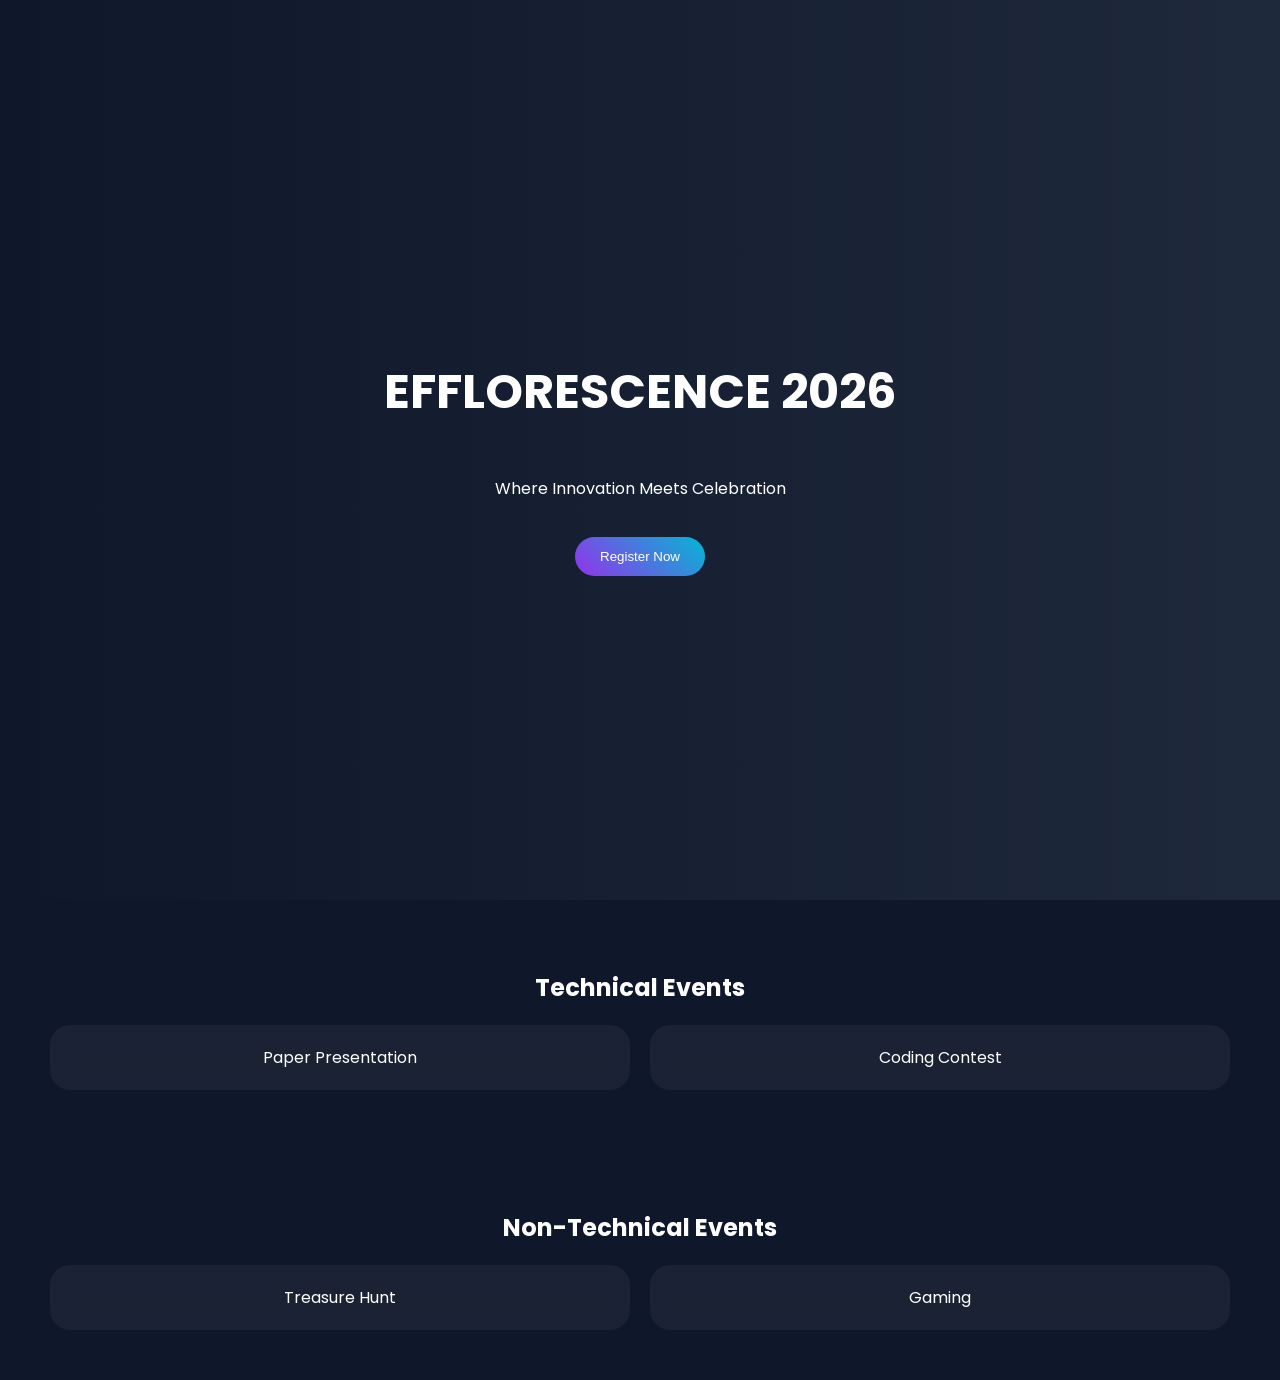
==== index.html @ f6a906ed "Revise index.html for Efferescence 2026 Updated the event details and structure for Efferescence 202" ====
<!DOCTYPE html>
<html lang="en">
<head>
  <meta charset="UTF-8">
  <title>Efflorescence 2026</title>
  <meta name="viewport" content="width=device-width, initial-scale=1.0">

  <!-- Fonts -->
  <link href="https://fonts.googleapis.com/css2?family=Poppins:wght@300;600&display=swap" rel="stylesheet">

  <!-- AOS Animation -->
  <link href="https://unpkg.com/aos@2.3.4/dist/aos.css" rel="stylesheet">

  <style>
    body {
      margin: 0;
      font-family: 'Poppins', sans-serif;
      background: #0f172a;
      color: white;
    }

    header {
      height: 100vh;
      display: flex;
      justify-content: center;
      align-items: center;
      flex-direction: column;
      background: linear-gradient(to right, #0f172a, #1e293b);
      text-align: center;
    }

    h1 {
      font-size: 3rem;
    }

    .btn {
      padding: 12px 25px;
      background: linear-gradient(45deg, #9333ea, #06b6d4);
      border: none;
      color: white;
      border-radius: 25px;
      cursor: pointer;
      margin-top: 20px;
      transition: 0.3s;
    }

    .btn:hover {
      transform: scale(1.1);
    }

    section {
      padding: 50px;
      text-align: center;
    }

    .cards {
      display: grid;
      grid-template-columns: repeat(auto-fit, minmax(250px, 1fr));
      gap: 20px;
    }

    .card {
      background: rgba(255,255,255,0.05);
      padding: 20px;
      border-radius: 20px;
      backdrop-filter: blur(10px);
      transition: 0.3s;
    }

    .card:hover {
      transform: translateY(-10px);
    }
  </style>
</head>

<body>

<header>
  <h1 data-aos="fade-up">EFFLORESCENCE 2026</h1>
  <p data-aos="fade-up" data-aos-delay="200">Where Innovation Meets Celebration</p>
  <button class="btn">Register Now</button>
</header>

<section>
  <h2 data-aos="fade-up">Technical Events</h2>
  <div class="cards">
    <div class="card" data-aos="zoom-in">Paper Presentation</div>
    <div class="card" data-aos="zoom-in">Coding Contest</div>
  </div>
</section>

<section>
  <h2 data-aos="fade-up">Non-Technical Events</h2>
  <div class="cards">
    <div class="card" data-aos="zoom-in">Treasure Hunt</div>
    <div class="card" data-aos="zoom-in">Gaming</div>
  </div>
</section>

<script src="https://unpkg.com/aos@2.3.4/dist/aos.js"></script>
<script>
  AOS.init();
</script>

</body>
</html>
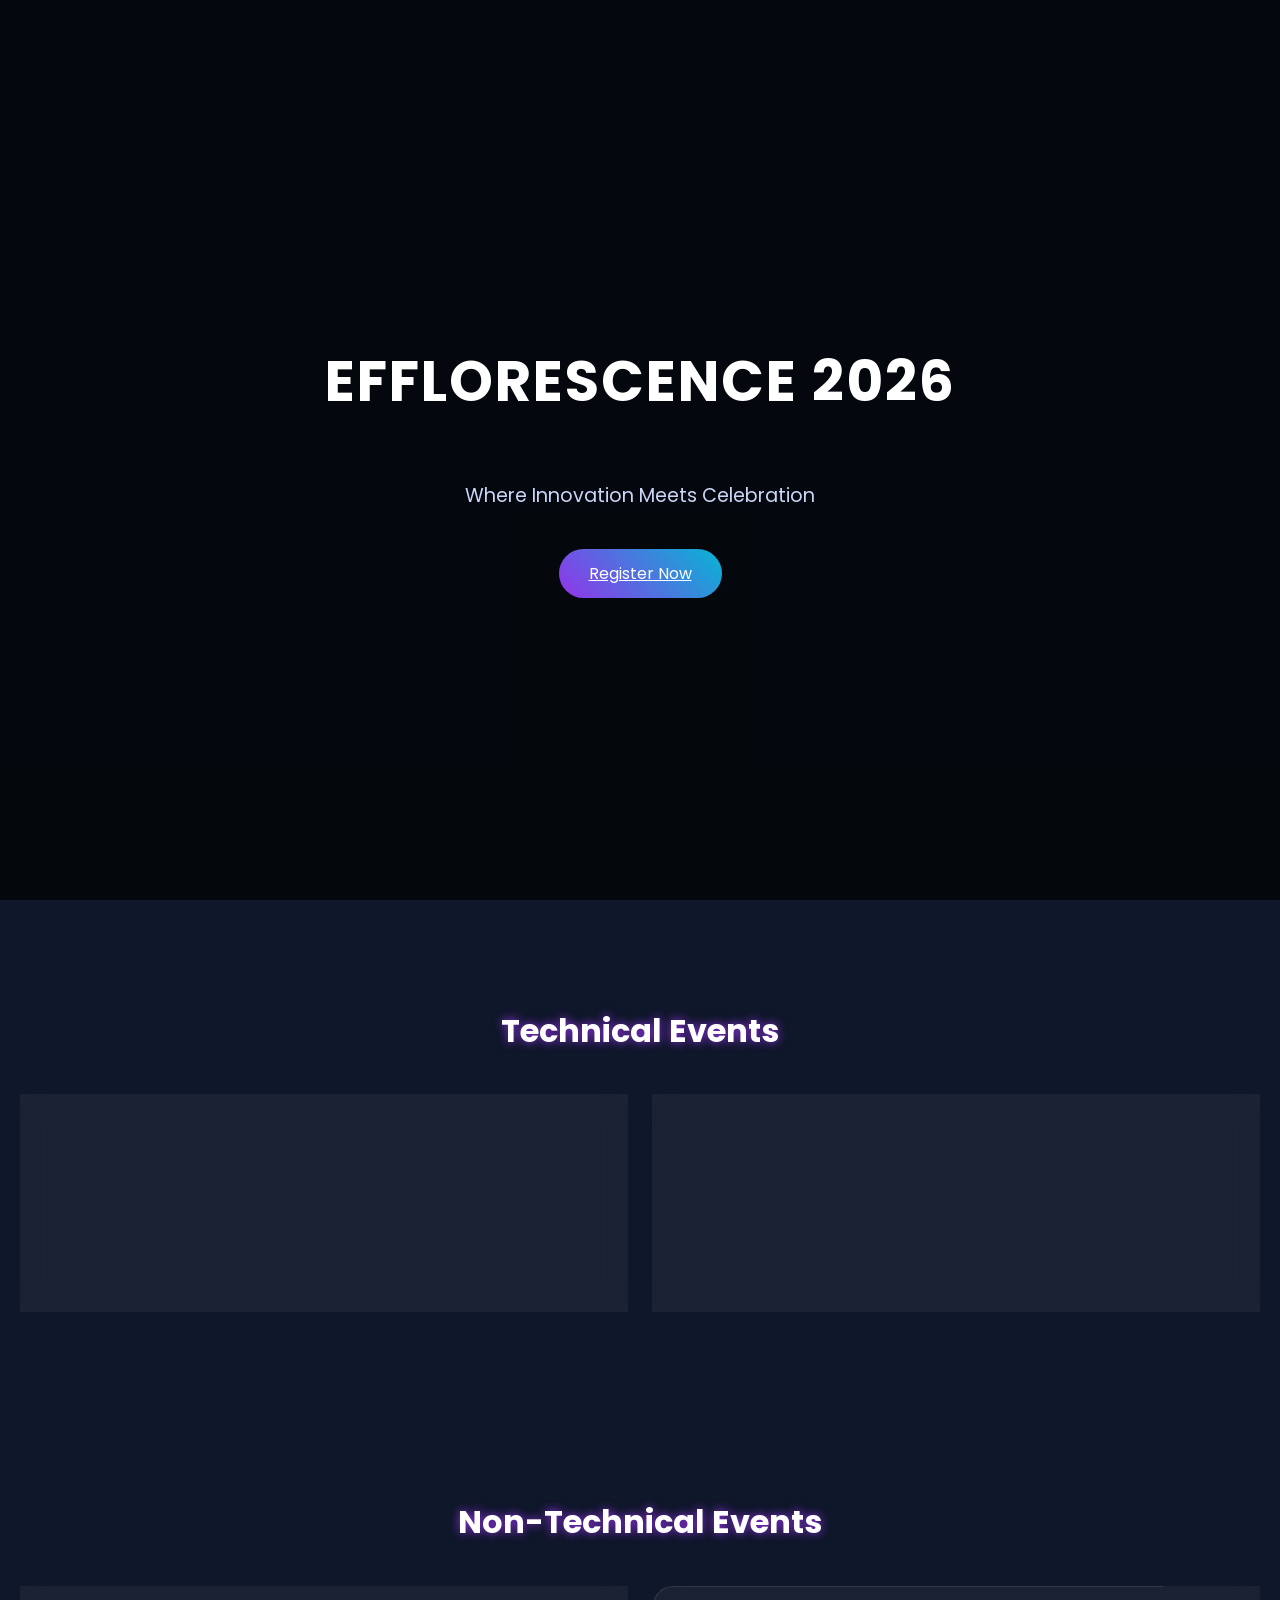
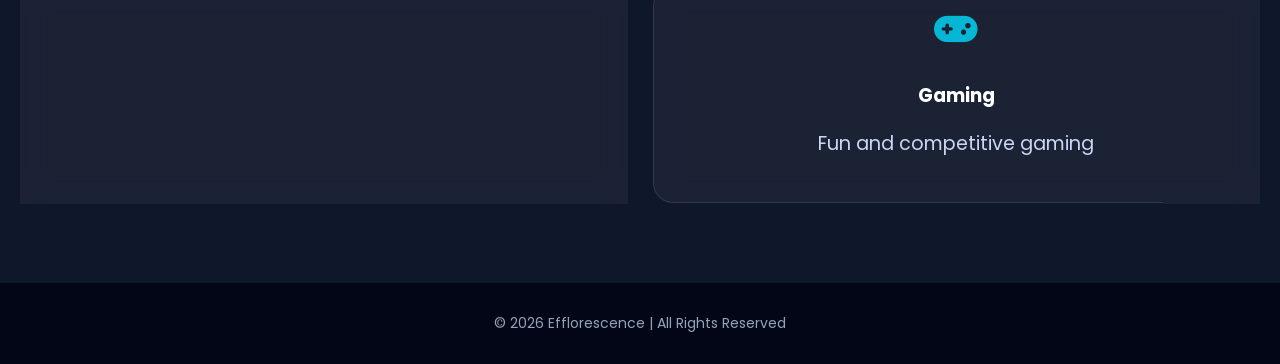
==== commit 150fb76c: "Update index.html" ====
--- a/index.html
+++ b/index.html
@@ -5,11 +5,14 @@
   <title>Efflorescence 2026</title>
   <meta name="viewport" content="width=device-width, initial-scale=1.0">
 
-  <!-- Fonts -->
+  <!-- Google Font -->
   <link href="https://fonts.googleapis.com/css2?family=Poppins:wght@300;600&display=swap" rel="stylesheet">
 
   <!-- AOS Animation -->
   <link href="https://unpkg.com/aos@2.3.4/dist/aos.css" rel="stylesheet">
+
+  <!-- Font Awesome -->
+  <link rel="stylesheet" href="https://cdnjs.cloudflare.com/ajax/libs/font-awesome/6.5.0/css/all.min.css">
 
   <style>
     body {
@@ -17,58 +20,108 @@
       font-family: 'Poppins', sans-serif;
       background: #0f172a;
       color: white;
+      scroll-behavior: smooth;
     }
 
+    /* HERO */
     header {
       height: 100vh;
       display: flex;
       justify-content: center;
       align-items: center;
       flex-direction: column;
-      background: linear-gradient(to right, #0f172a, #1e293b);
       text-align: center;
+      background-image: url('https://images.unsplash.com/photo-1505373877841-8d25f7d46678');
+      background-size: cover;
+      background-position: center;
+      position: relative;
+    }
+
+    header::before {
+      content: "";
+      position: absolute;
+      width: 100%;
+      height: 100%;
+      background: rgba(0,0,0,0.7);
+      top: 0;
+      left: 0;
+    }
+
+    header * {
+      position: relative;
+      z-index: 1;
     }
 
     h1 {
-      font-size: 3rem;
+      font-size: 3.5rem;
+      letter-spacing: 2px;
+    }
+
+    p {
+      color: #cbd5f5;
+      font-size: 1.2rem;
     }
 
     .btn {
-      padding: 12px 25px;
+      padding: 12px 30px;
+      margin-top: 20px;
       background: linear-gradient(45deg, #9333ea, #06b6d4);
       border: none;
+      border-radius: 30px;
       color: white;
-      border-radius: 25px;
       cursor: pointer;
-      margin-top: 20px;
       transition: 0.3s;
     }
 
     .btn:hover {
       transform: scale(1.1);
+      box-shadow: 0 0 20px #9333ea;
     }
 
     section {
-      padding: 50px;
+      padding: 80px 20px;
       text-align: center;
     }
 
+    h2 {
+      font-size: 2rem;
+      margin-bottom: 40px;
+      text-shadow: 0 0 10px #9333ea;
+    }
+
+    /* CARDS */
     .cards {
       display: grid;
       grid-template-columns: repeat(auto-fit, minmax(250px, 1fr));
-      gap: 20px;
+      gap: 25px;
     }
 
     .card {
       background: rgba(255,255,255,0.05);
-      padding: 20px;
+      padding: 25px;
       border-radius: 20px;
-      backdrop-filter: blur(10px);
-      transition: 0.3s;
+      backdrop-filter: blur(15px);
+      border: 1px solid rgba(255,255,255,0.1);
+      transition: 0.4s;
+    }
+
+    .card i {
+      font-size: 35px;
+      margin-bottom: 15px;
+      color: #06b6d4;
     }
 
     .card:hover {
-      transform: translateY(-10px);
+      transform: translateY(-12px) scale(1.05);
+      box-shadow: 0 0 25px #9333ea;
+    }
+
+    footer {
+      background: #020617;
+      padding: 30px;
+      text-align: center;
+      font-size: 14px;
+      color: #94a3b8;
     }
   </style>
 </head>
@@ -78,24 +131,50 @@
 <header>
   <h1 data-aos="fade-up">EFFLORESCENCE 2026</h1>
   <p data-aos="fade-up" data-aos-delay="200">Where Innovation Meets Celebration</p>
-  <button class="btn">Register Now</button>
+  <a href="#" class="btn">Register Now</a>
 </header>
 
 <section>
   <h2 data-aos="fade-up">Technical Events</h2>
   <div class="cards">
-    <div class="card" data-aos="zoom-in">Paper Presentation</div>
-    <div class="card" data-aos="zoom-in">Coding Contest</div>
+
+    <div class="card" data-aos="zoom-in">
+      <i class="fas fa-microphone"></i>
+      <h3>Paper Presentation</h3>
+      <p>Present your innovative ideas</p>
+    </div>
+
+    <div class="card" data-aos="zoom-in">
+      <i class="fas fa-code"></i>
+      <h3>Coding Contest</h3>
+      <p>Test your programming skills</p>
+    </div>
+
   </div>
 </section>
 
 <section>
   <h2 data-aos="fade-up">Non-Technical Events</h2>
   <div class="cards">
-    <div class="card" data-aos="zoom-in">Treasure Hunt</div>
-    <div class="card" data-aos="zoom-in">Gaming</div>
+
+    <div class="card" data-aos="zoom-in">
+      <i class="fas fa-map"></i>
+      <h3>Treasure Hunt</h3>
+      <p>Find clues and win prizes</p>
+    </div>
+
+    <div class="card" data-aos="zoom-in">
+      <i class="fas fa-gamepad"></i>
+      <h3>Gaming</h3>
+      <p>Fun and competitive gaming</p>
+    </div>
+
   </div>
 </section>
+
+<footer>
+  © 2026 Efflorescence | All Rights Reserved
+</footer>
 
 <script src="https://unpkg.com/aos@2.3.4/dist/aos.js"></script>
 <script>
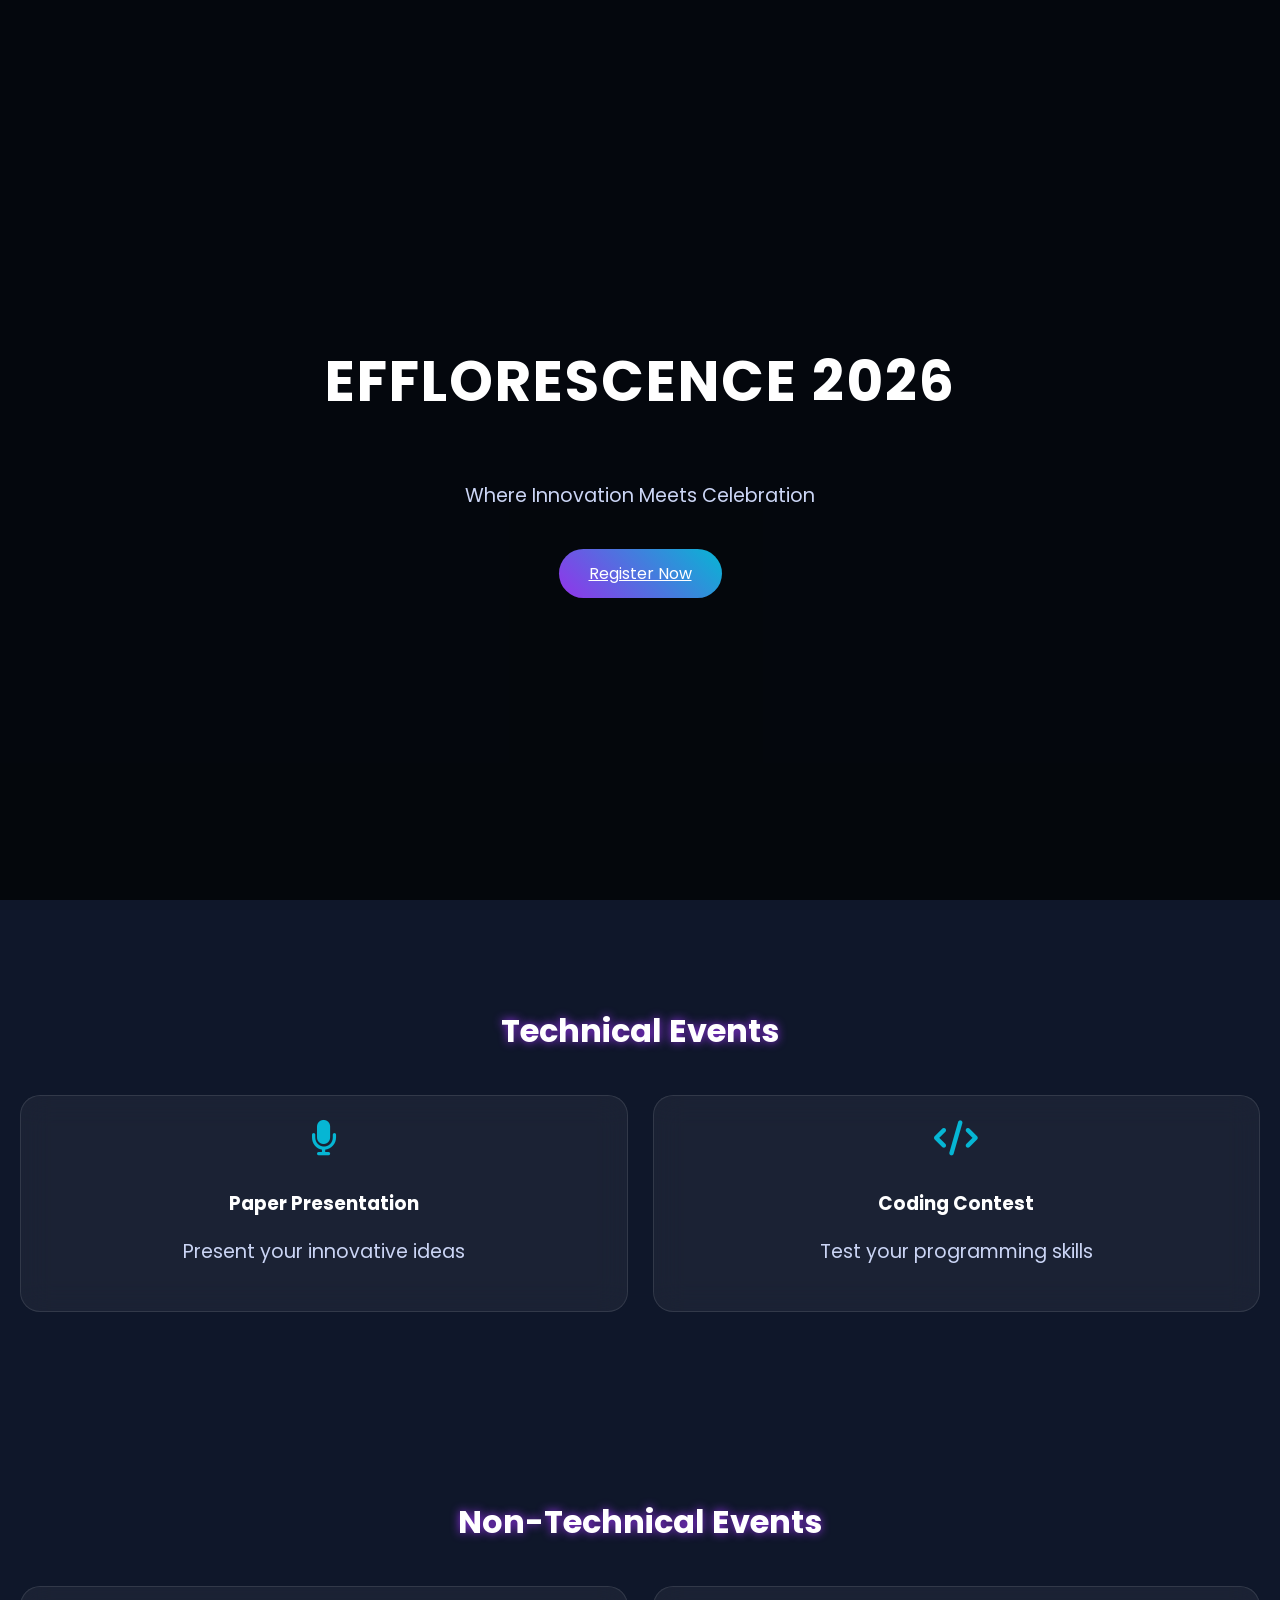
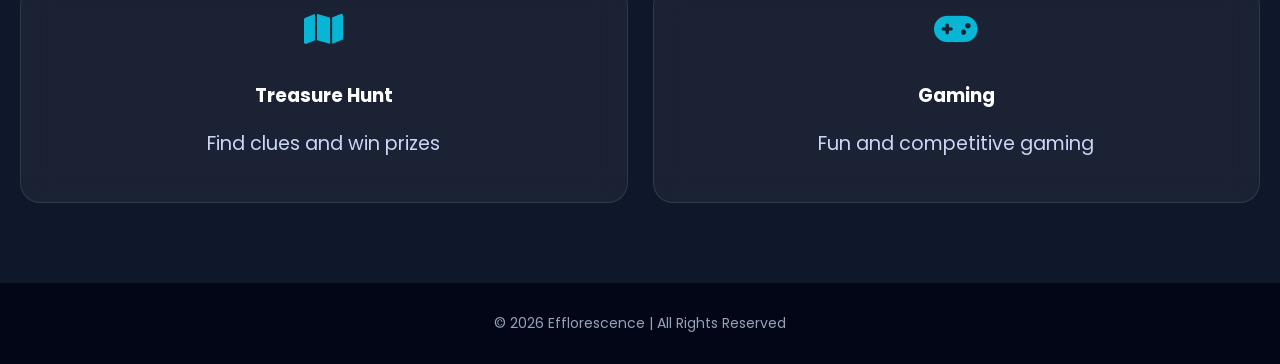
==== commit 662e05fd: "Update index.html" ====
--- a/index.html
+++ b/index.html
@@ -31,7 +31,7 @@
       align-items: center;
       flex-direction: column;
       text-align: center;
-      background-image: url('https://images.unsplash.com/photo-1505373877841-8d25f7d46678');
+      background-image: url('https://images.unsplash.com/photo-1518779578993-ec3579fee39f');
       background-size: cover;
       background-position: center;
       position: relative;
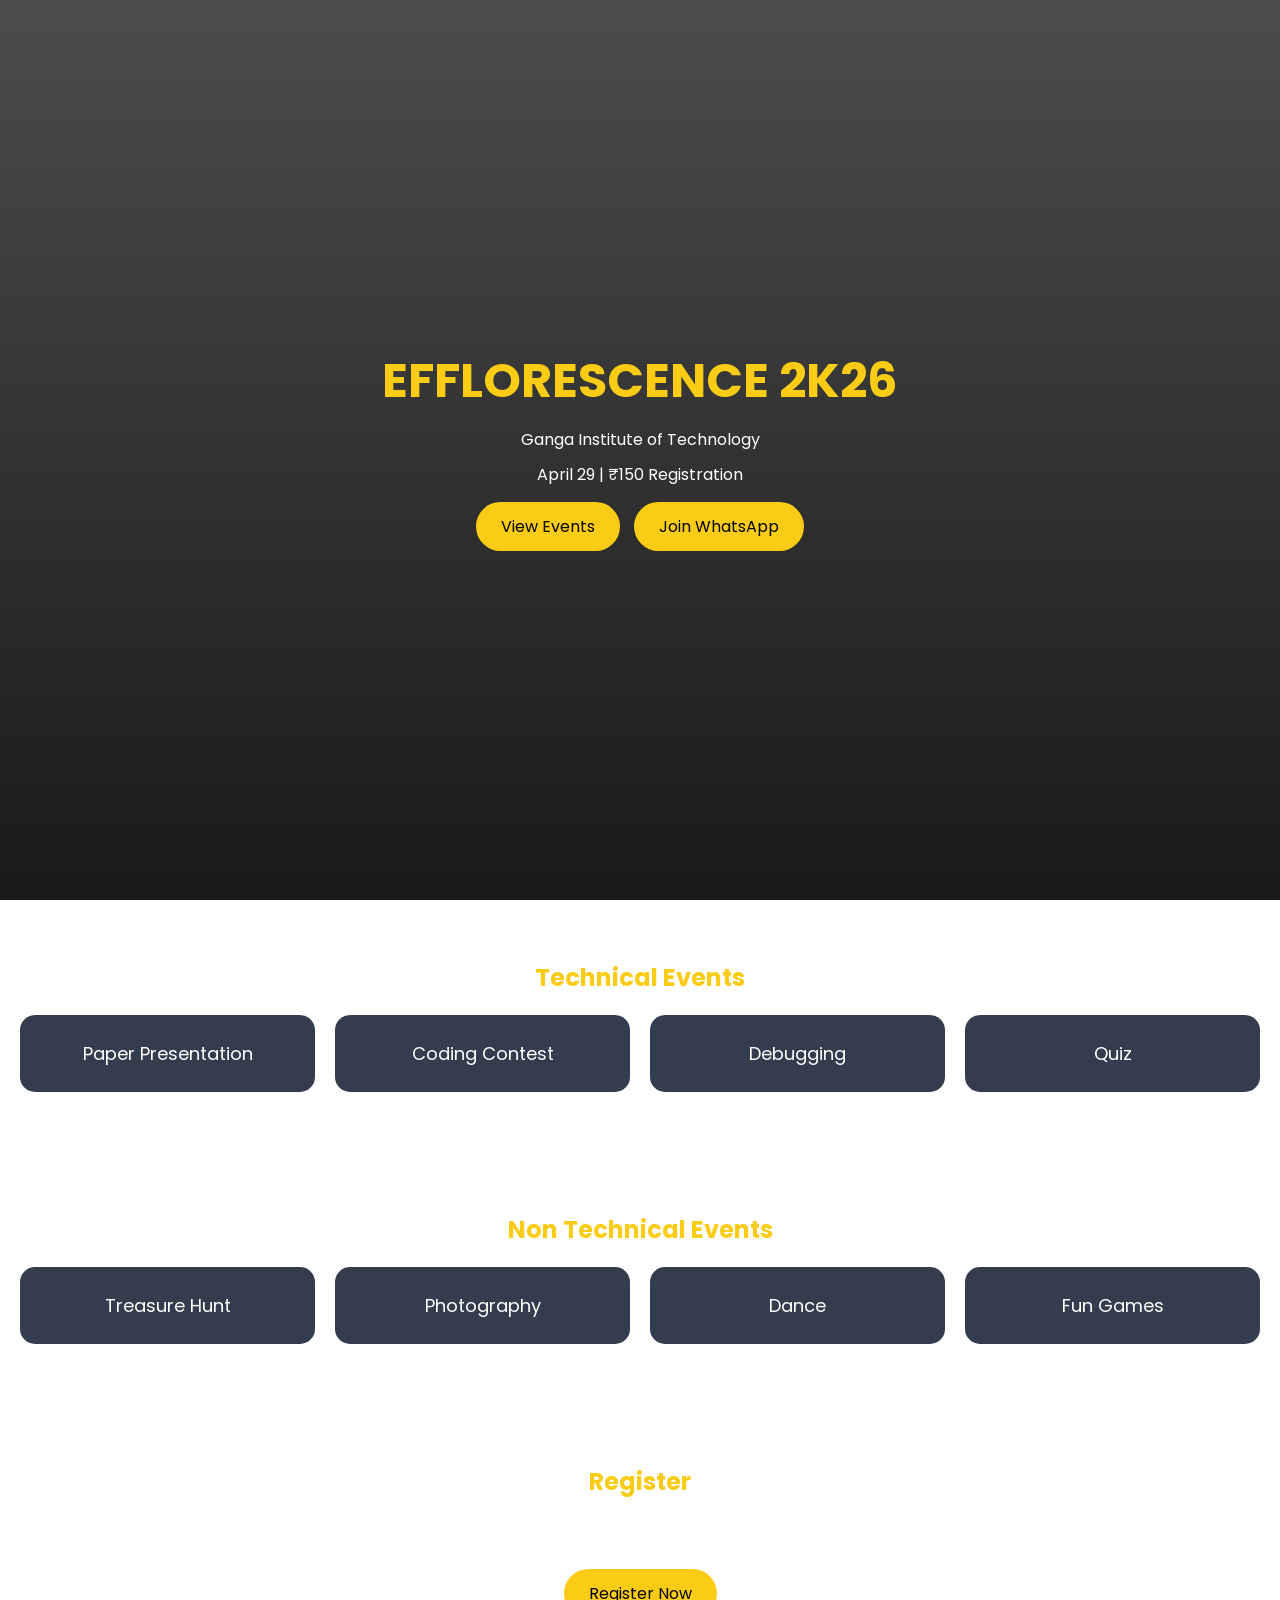
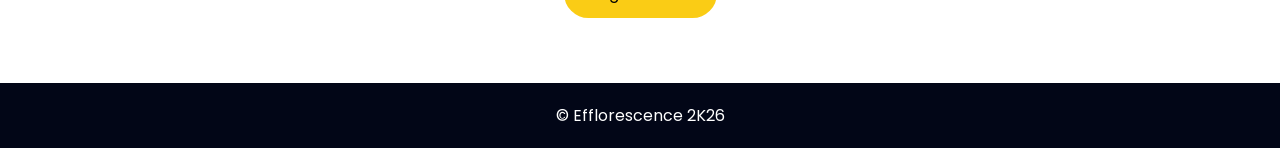
==== commit 6e5bc147: "Add files via upload" ====
--- a/index.html
+++ b/index.html
@@ -1,185 +1,141 @@
 <!DOCTYPE html>
 <html lang="en">
 <head>
-  <meta charset="UTF-8">
-  <title>Efflorescence 2026</title>
-  <meta name="viewport" content="width=device-width, initial-scale=1.0">
+<meta charset="UTF-8">
+<meta name="viewport" content="width=device-width, initial-scale=1.0">
+<title>Efflorescence 2K26</title>
 
-  <!-- Google Font -->
-  <link href="https://fonts.googleapis.com/css2?family=Poppins:wght@300;600&display=swap" rel="stylesheet">
+<link href="https://fonts.googleapis.com/css2?family=Poppins:wght@300;600;700&display=swap" rel="stylesheet">
 
-  <!-- AOS Animation -->
-  <link href="https://unpkg.com/aos@2.3.4/dist/aos.css" rel="stylesheet">
+<style>
+*{margin:0;padding:0;box-sizing:border-box;font-family:'Poppins',sans-serif}
 
-  <!-- Font Awesome -->
-  <link rel="stylesheet" href="https://cdnjs.cloudflare.com/ajax/libs/font-awesome/6.5.0/css/all.min.css">
+body{
+background:linear-gradient(rgba(0,0,0,0.7),rgba(0,0,0,0.9)),
+url('https://images.unsplash.com/photo-1562774053-701939374585');
+background-size:cover;
+background-attachment:fixed;
+color:white;
+}
 
-  <style>
-    body {
-      margin: 0;
-      font-family: 'Poppins', sans-serif;
-      background: #0f172a;
-      color: white;
-      scroll-behavior: smooth;
-    }
+/* HEADER */
+header{
+height:100vh;
+display:flex;
+justify-content:center;
+align-items:center;
+text-align:center;
+}
 
-    /* HERO */
-    header {
-      height: 100vh;
-      display: flex;
-      justify-content: center;
-      align-items: center;
-      flex-direction: column;
-      text-align: center;
-      background-image: url('https://images.unsplash.com/photo-1518779578993-ec3579fee39f');
-      background-size: cover;
-      background-position: center;
-      position: relative;
-    }
+.hero h1{font-size:3rem;color:#facc15}
+.hero p{margin:10px 0}
 
-    header::before {
-      content: "";
-      position: absolute;
-      width: 100%;
-      height: 100%;
-      background: rgba(0,0,0,0.7);
-      top: 0;
-      left: 0;
-    }
+/* BUTTON */
+.btn{
+padding:12px 25px;
+border-radius:30px;
+background:#facc15;
+color:black;
+text-decoration:none;
+margin:5px;
+display:inline-block;
+}
 
-    header * {
-      position: relative;
-      z-index: 1;
-    }
+/* SECTION */
+section{
+padding:60px 20px;
+}
 
-    h1 {
-      font-size: 3.5rem;
-      letter-spacing: 2px;
-    }
+h2{
+text-align:center;
+color:#facc15;
+margin-bottom:20px;
+}
 
-    p {
-      color: #cbd5f5;
-      font-size: 1.2rem;
-    }
+/* GRID */
+.grid{
+display:grid;
+grid-template-columns:repeat(auto-fit,minmax(250px,1fr));
+gap:20px;
+}
 
-    .btn {
-      padding: 12px 30px;
-      margin-top: 20px;
-      background: linear-gradient(45deg, #9333ea, #06b6d4);
-      border: none;
-      border-radius: 30px;
-      color: white;
-      cursor: pointer;
-      transition: 0.3s;
-    }
+.card{
+background:rgba(30,41,59,0.9);
+padding:25px;
+border-radius:15px;
+text-align:center;
+text-decoration:none;
+color:white;
+font-size:18px;
+transition:0.3s;
+}
 
-    .btn:hover {
-      transform: scale(1.1);
-      box-shadow: 0 0 20px #9333ea;
-    }
+.card:hover{
+transform:scale(1.08);
+background:#334155;
+}
 
-    section {
-      padding: 80px 20px;
-      text-align: center;
-    }
-
-    h2 {
-      font-size: 2rem;
-      margin-bottom: 40px;
-      text-shadow: 0 0 10px #9333ea;
-    }
-
-    /* CARDS */
-    .cards {
-      display: grid;
-      grid-template-columns: repeat(auto-fit, minmax(250px, 1fr));
-      gap: 25px;
-    }
-
-    .card {
-      background: rgba(255,255,255,0.05);
-      padding: 25px;
-      border-radius: 20px;
-      backdrop-filter: blur(15px);
-      border: 1px solid rgba(255,255,255,0.1);
-      transition: 0.4s;
-    }
-
-    .card i {
-      font-size: 35px;
-      margin-bottom: 15px;
-      color: #06b6d4;
-    }
-
-    .card:hover {
-      transform: translateY(-12px) scale(1.05);
-      box-shadow: 0 0 25px #9333ea;
-    }
-
-    footer {
-      background: #020617;
-      padding: 30px;
-      text-align: center;
-      font-size: 14px;
-      color: #94a3b8;
-    }
-  </style>
+/* FOOTER */
+footer{
+text-align:center;
+padding:20px;
+background:#020617;
+}
+</style>
 </head>
 
 <body>
 
+<!-- HERO -->
 <header>
-  <h1 data-aos="fade-up">EFFLORESCENCE 2026</h1>
-  <p data-aos="fade-up" data-aos-delay="200">Where Innovation Meets Celebration</p>
-  <a href="#" class="btn">Register Now</a>
+<div class="hero">
+<h1>EFFLORESCENCE 2K26</h1>
+<p>Ganga Institute of Technology</p>
+<p>April 29 | ₹150 Registration</p>
+
+<a href="#events" class="btn">View Events</a>
+<a href="YOUR_MAIN_WHATSAPP_LINK" class="btn">Join WhatsApp</a>
+</div>
 </header>
 
-<section>
-  <h2 data-aos="fade-up">Technical Events</h2>
-  <div class="cards">
+<!-- EVENTS -->
+<section id="events">
+<h2>Technical Events</h2>
 
-    <div class="card" data-aos="zoom-in">
-      <i class="fas fa-microphone"></i>
-      <h3>Paper Presentation</h3>
-      <p>Present your innovative ideas</p>
-    </div>
+<div class="grid">
+<a href="paper.html" class="card">Paper Presentation</a>
+<a href="coding.html" class="card">Coding Contest</a>
+<a href="debug.html" class="card">Debugging</a>
+<a href="quiz.html" class="card">Quiz</a>
+</div>
 
-    <div class="card" data-aos="zoom-in">
-      <i class="fas fa-code"></i>
-      <h3>Coding Contest</h3>
-      <p>Test your programming skills</p>
-    </div>
-
-  </div>
 </section>
 
 <section>
-  <h2 data-aos="fade-up">Non-Technical Events</h2>
-  <div class="cards">
+<h2>Non Technical Events</h2>
 
-    <div class="card" data-aos="zoom-in">
-      <i class="fas fa-map"></i>
-      <h3>Treasure Hunt</h3>
-      <p>Find clues and win prizes</p>
-    </div>
+<div class="grid">
+<a href="treasure.html" class="card">Treasure Hunt</a>
+<a href="photo.html" class="card">Photography</a>
+<a href="dance.html" class="card">Dance</a>
+<a href="fun.html" class="card">Fun Games</a>
+</div>
 
-    <div class="card" data-aos="zoom-in">
-      <i class="fas fa-gamepad"></i>
-      <h3>Gaming</h3>
-      <p>Fun and competitive gaming</p>
-    </div>
+</section>
 
-  </div>
+<!-- REGISTER -->
+<section>
+<h2>Register</h2>
+<p style="text-align:center">Certificates for all | Cash prizes for winners</p>
+
+<div style="text-align:center;margin-top:20px">
+<a href="YOUR_GOOGLE_FORM_LINK" class="btn">Register Now</a>
+</div>
 </section>
 
 <footer>
-  © 2026 Efflorescence | All Rights Reserved
+<p>© Efflorescence 2K26</p>
 </footer>
 
-<script src="https://unpkg.com/aos@2.3.4/dist/aos.js"></script>
-<script>
-  AOS.init();
-</script>
-
 </body>
-</html>
+</html>
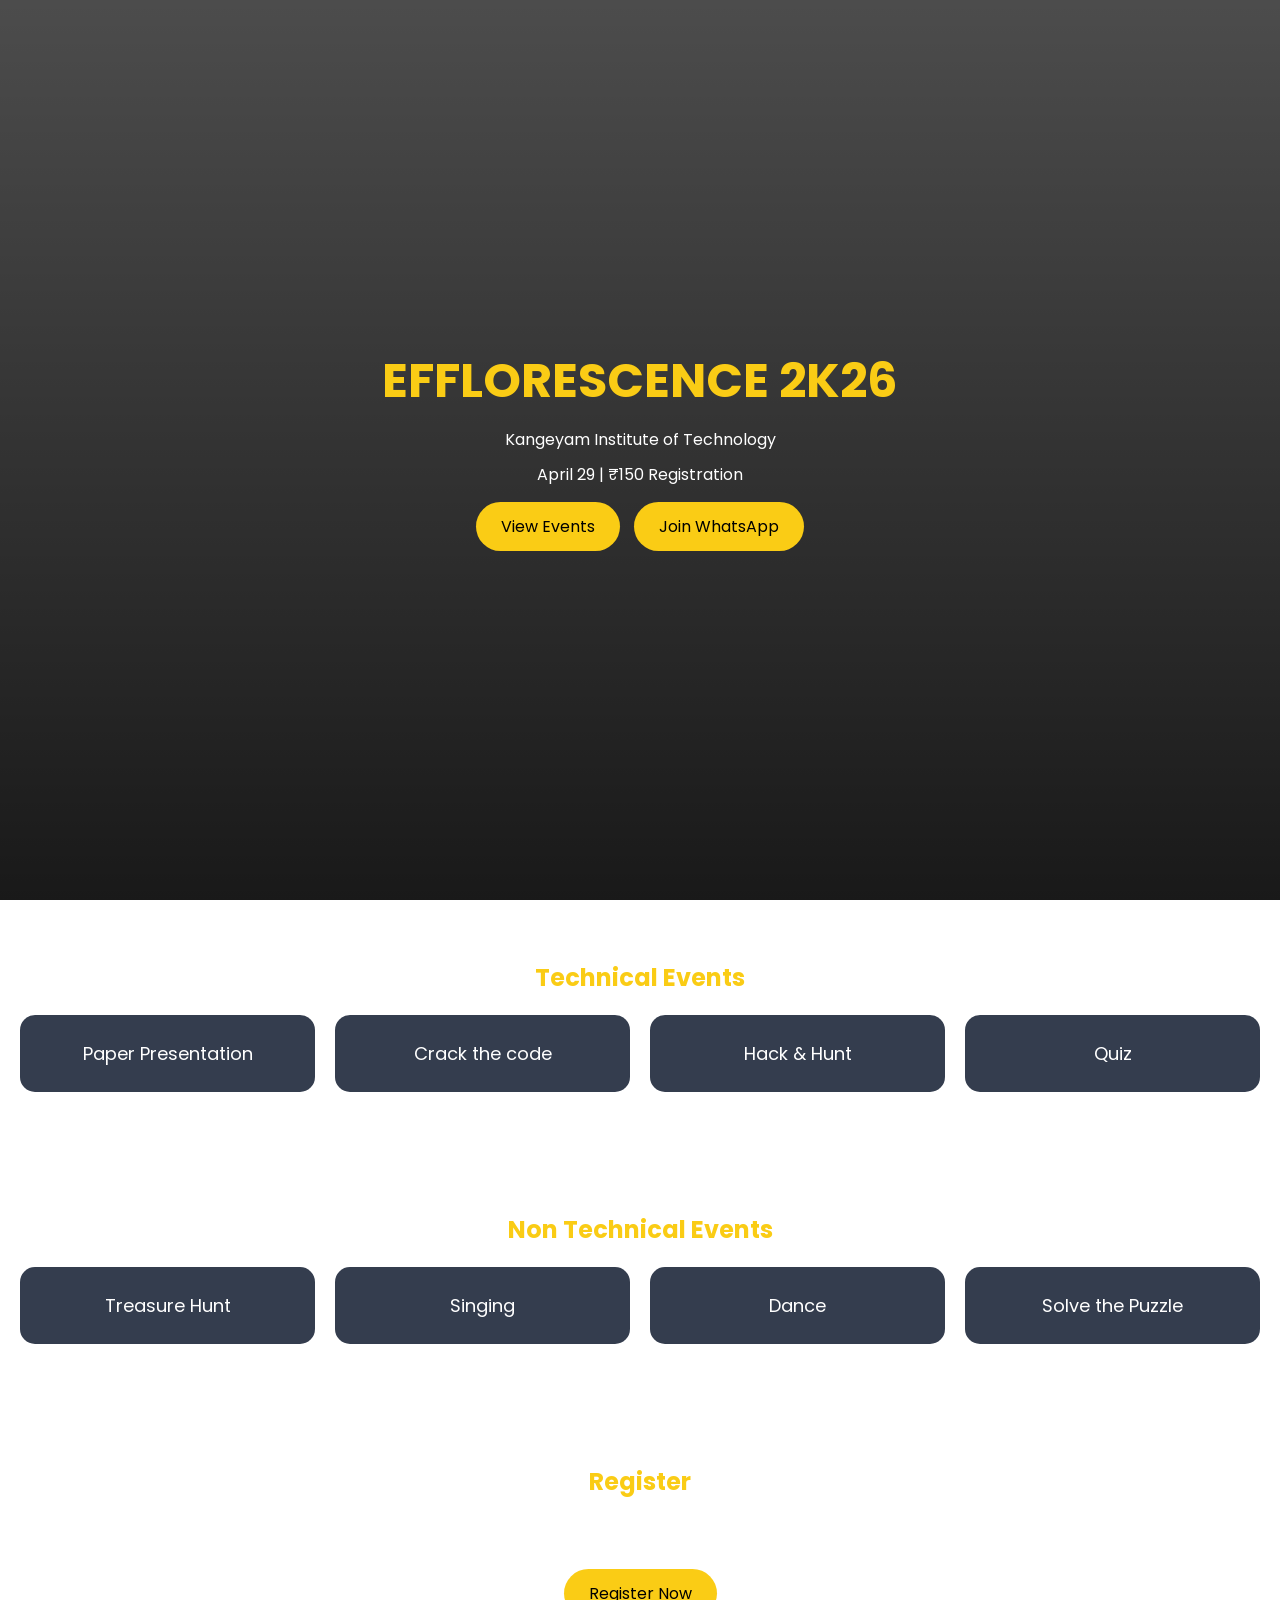
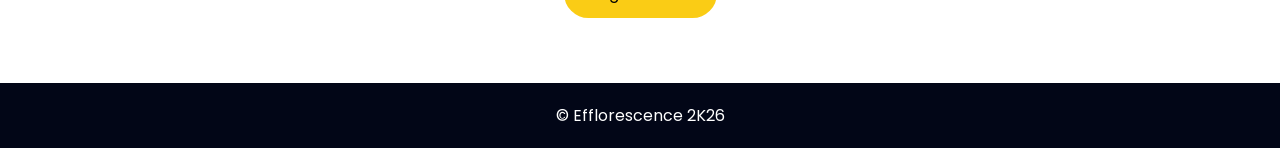
==== commit 85c8e897: "Add files via upload" ====
--- a/index.html
+++ b/index.html
@@ -90,11 +90,11 @@
 <header>
 <div class="hero">
 <h1>EFFLORESCENCE 2K26</h1>
-<p>Ganga Institute of Technology</p>
+<p>Kangeyam Institute of Technology</p>
 <p>April 29 | ₹150 Registration</p>
 
 <a href="#events" class="btn">View Events</a>
-<a href="YOUR_MAIN_WHATSAPP_LINK" class="btn">Join WhatsApp</a>
+<a href="https://chat.whatsapp.com/Jutmo8HhwLQ18UlbhoDTjj" class="btn">Join WhatsApp</a>
 </div>
 </header>
 
@@ -104,8 +104,8 @@
 
 <div class="grid">
 <a href="paper.html" class="card">Paper Presentation</a>
-<a href="coding.html" class="card">Coding Contest</a>
-<a href="debug.html" class="card">Debugging</a>
+<a href="code.html" class="card">Crack the code</a>
+<a href="hack.html" class="card">Hack & Hunt</a>
 <a href="quiz.html" class="card">Quiz</a>
 </div>
 
@@ -116,9 +116,9 @@
 
 <div class="grid">
 <a href="treasure.html" class="card">Treasure Hunt</a>
-<a href="photo.html" class="card">Photography</a>
+<a href="sing.html" class="card">Singing</a>
 <a href="dance.html" class="card">Dance</a>
-<a href="fun.html" class="card">Fun Games</a>
+<a href="puzzle.html" class="card">Solve the Puzzle</a>
 </div>
 
 </section>
@@ -129,7 +129,7 @@
 <p style="text-align:center">Certificates for all | Cash prizes for winners</p>
 
 <div style="text-align:center;margin-top:20px">
-<a href="YOUR_GOOGLE_FORM_LINK" class="btn">Register Now</a>
+<a href="https://forms.gle/DLQvxokBCVoqe89MA" class="btn">Register Now</a>
 </div>
 </section>
 
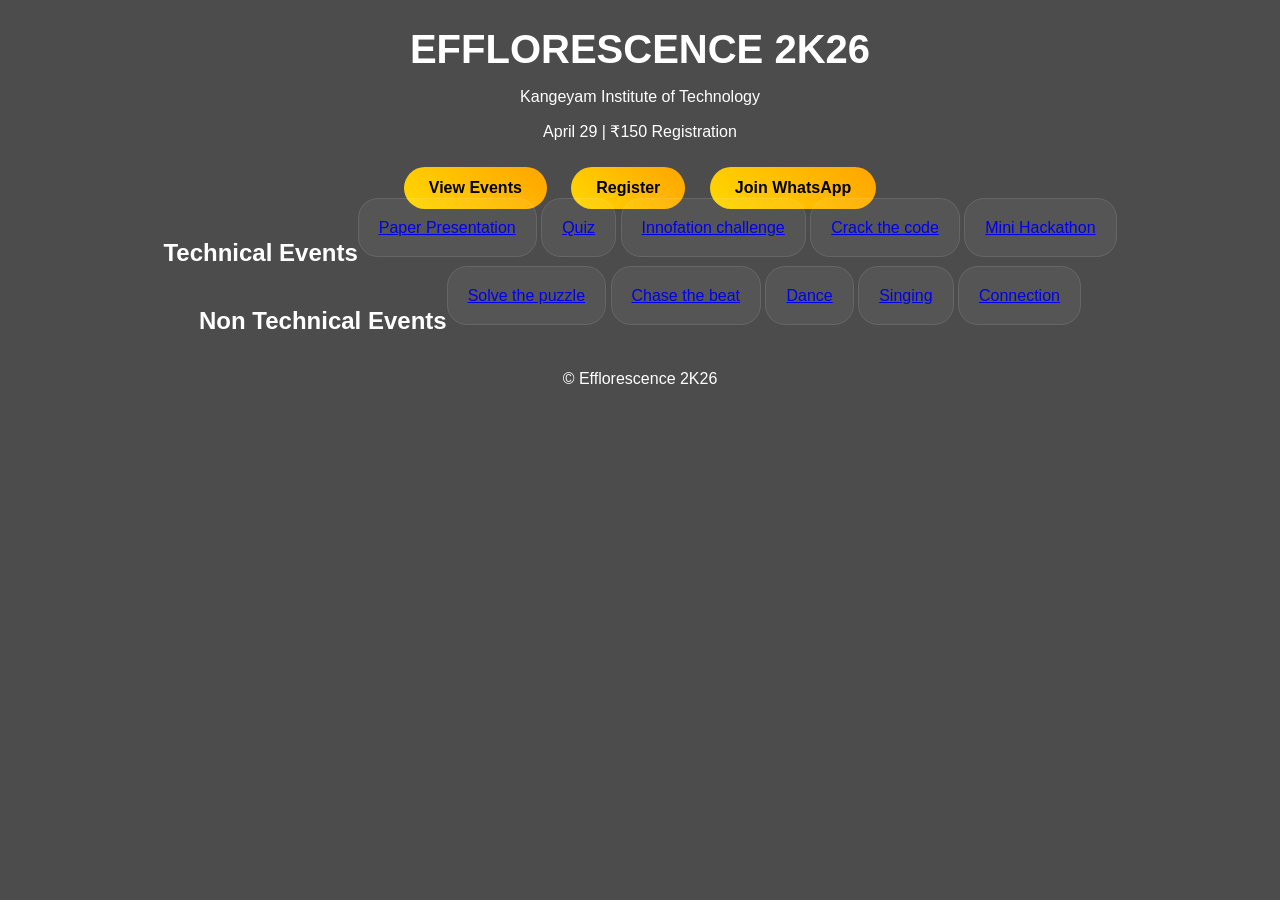
==== commit 2e7e28ea: "Add files via upload" ====
--- a/index.html
+++ b/index.html
@@ -5,137 +5,57 @@
 <meta name="viewport" content="width=device-width, initial-scale=1.0">
 <title>Efflorescence 2K26</title>
 
-<link href="https://fonts.googleapis.com/css2?family=Poppins:wght@300;600;700&display=swap" rel="stylesheet">
+<link rel="stylesheet" href="style.css">
 
-<style>
-*{margin:0;padding:0;box-sizing:border-box;font-family:'Poppins',sans-serif}
+<!-- PREMIUM FONTS -->
+<link href="https://fonts.googleapis.com/css2?family=Orbitron:wght@600&family=Poppins:wght@300;500&display=swap" rel="stylesheet">
 
-body{
-background:linear-gradient(rgba(0,0,0,0.7),rgba(0,0,0,0.9)),
-url('https://images.unsplash.com/photo-1562774053-701939374585');
-background-size:cover;
-background-attachment:fixed;
-color:white;
-}
-
-/* HEADER */
-header{
-height:100vh;
-display:flex;
-justify-content:center;
-align-items:center;
-text-align:center;
-}
-
-.hero h1{font-size:3rem;color:#facc15}
-.hero p{margin:10px 0}
-
-/* BUTTON */
-.btn{
-padding:12px 25px;
-border-radius:30px;
-background:#facc15;
-color:black;
-text-decoration:none;
-margin:5px;
-display:inline-block;
-}
-
-/* SECTION */
-section{
-padding:60px 20px;
-}
-
-h2{
-text-align:center;
-color:#facc15;
-margin-bottom:20px;
-}
-
-/* GRID */
-.grid{
-display:grid;
-grid-template-columns:repeat(auto-fit,minmax(250px,1fr));
-gap:20px;
-}
-
-.card{
-background:rgba(30,41,59,0.9);
-padding:25px;
-border-radius:15px;
-text-align:center;
-text-decoration:none;
-color:white;
-font-size:18px;
-transition:0.3s;
-}
-
-.card:hover{
-transform:scale(1.08);
-background:#334155;
-}
-
-/* FOOTER */
-footer{
-text-align:center;
-padding:20px;
-background:#020617;
-}
-</style>
+<link rel="icon" href="data:,">
 </head>
 
 <body>
 
-<!-- HERO -->
 <header>
-<div class="hero">
-<h1>EFFLORESCENCE 2K26</h1>
-<p>Kangeyam Institute of Technology</p>
-<p>April 29 | ₹150 Registration</p>
+  <div class="hero">
+    <h1>EFFLORESCENCE 2K26</h1>
+    <p>Kangeyam  Institute of Technology</p>
+    <p>April 29 | ₹150 Registration</p>
 
-<a href="#events" class="btn">View Events</a>
-<a href="https://chat.whatsapp.com/Jutmo8HhwLQ18UlbhoDTjj" class="btn">Join WhatsApp</a>
-</div>
+    <div class="btn-group">
+      <a href="#events" class="btn">View Events</a>
+      <a href="https://forms.gle/2u9B1xLWqZr6JnJd7" class="btn">Register</a>
+      <a href="https://chat.whatsapp.com/Jutmo8HhwLQ18UlbhoDTjj" class="btn">Join WhatsApp</a>
+    </div>
+  </div>
 </header>
 
-<!-- EVENTS -->
 <section id="events">
-<h2>Technical Events</h2>
-
-<div class="grid">
-<a href="paper.html" class="card">Paper Presentation</a>
-<a href="code.html" class="card">Crack the code</a>
-<a href="hack.html" class="card">Hack & Hunt</a>
-<a href="quiz.html" class="card">Quiz</a>
-</div>
-
+  <h2>Technical Events</h2>
+  <div class="grid">
+    <a href="paper.html" class="card">Paper Presentation</a>
+    <a href="quiz.html" class="card">Quiz</a>
+    <a href="hack.html" class="card">Innofation challenge</a>
+    <a href="code.html" class="card">Crack the code</a>
+    <a href="mini.html" class="card">Mini Hackathon</a>
+  </div>
 </section>
 
 <section>
-<h2>Non Technical Events</h2>
-
-<div class="grid">
-<a href="treasure.html" class="card">Treasure Hunt</a>
-<a href="sing.html" class="card">Singing</a>
-<a href="dance.html" class="card">Dance</a>
-<a href="puzzle.html" class="card">Solve the Puzzle</a>
-</div>
-
-</section>
-
-<!-- REGISTER -->
-<section>
-<h2>Register</h2>
-<p style="text-align:center">Certificates for all | Cash prizes for winners</p>
-
-<div style="text-align:center;margin-top:20px">
-<a href="https://forms.gle/DLQvxokBCVoqe89MA" class="btn">Register Now</a>
-</div>
+  <h2>Non Technical Events</h2>
+  <div class="grid">
+    <a href="puzzle.html" class="card">Solve the puzzle</a>
+    <a href="chase.html" class="card">Chase the beat</a>
+    <a href="dance.html" class="card">Dance</a>
+    <a href="singing.html" class="card">Singing</a>
+     <a href="treasure.html" class="card">Connection</a>
+  </div>
 </section>
 
 <footer>
-<p>© Efflorescence 2K26</p>
+  <p>© Efflorescence 2K26</p>
 </footer>
+
+<script src="script.js"></script>
 
 </body>
 </html>
--- a/style.css
+++ b/style.css
@@ -0,0 +1,176 @@
+body {
+    margin: 0;
+    font-family: 'Segoe UI', sans-serif;
+    color: white;
+    text-align: center;
+
+    background: linear-gradient(rgba(0,0,0,0.7), rgba(0,0,0,0.7)),
+    url('https://images.unsplash.com/photo-1523580846011-d3a5bc25702b');
+
+    background-size: cover;
+    background-position: center;
+}
+
+
+
+/* Title */
+h1 {
+    font-size: 40px;
+    margin-bottom: 10px;
+}
+
+/* Buttons */
+.btn {
+    display: inline-block;
+    padding: 12px 25px;
+    background: linear-gradient(45deg, gold, orange);
+    color: black;
+    margin: 10px;
+    text-decoration: none;
+    border-radius: 25px;
+    font-weight: bold;
+    transition: 0.3s;
+}
+
+.btn:hover {
+    transform: scale(1.1);
+    background: linear-gradient(45deg, orange, gold);
+}
+
+/* Section */
+section {
+    display: flex;
+    flex-wrap: wrap;
+    justify-content: center;
+}
+
+.card {
+  background: rgba(255,255,255,0.05);
+  padding: 20px;
+  border-radius: 20px;
+  backdrop-filter: blur(10px);
+  transition: 0.3s;
+  border: 1px solid rgba(255,255,255,0.1);
+}
+
+.card:hover {
+  transform: translateY(-10px);
+  box-shadow: 0 0 20px #06b6d4;
+}
+/* Hover effect */
+.card:hover {
+    transform: scale(1.08);
+    background: rgba(255,255,255,0.2);
+}
+nav {
+    display: flex;
+    justify-content: space-between;
+    padding: 15px 30px;
+    background: rgba(0,0,0,0.5);
+}
+
+nav a {
+    color: white;
+    margin: 0 10px;
+    text-decoration: none;
+}
+
+nav a:hover {
+    color: gold;
+}
+
+@keyframes fadeIn {
+    from {opacity: 0; transform: translateY(-20px);}
+    to {opacity: 1; transform: translateY(0);}
+}
+@media (max-width: 600px) {
+    .card {
+        width: 90%;
+    }
+
+   h1 {
+    font-size: 42px;
+    text-shadow: 0 0 10px gold;
+}
+footer {
+    margin-top: 30px;
+    padding: 15px;
+    background: rgba(0,0,0,0.5);
+}
+@media (max-width: 600px) {
+    nav {
+        flex-direction: column;
+    }
+}
+.card img {
+    width: 100%;
+    border-radius: 10px;
+}
+.card {
+    opacity: 0;
+    transform: translateY(20px);
+    animation: show 1s forwards;
+}
+
+@keyframes show {
+    to {
+        opacity: 1;
+        transform: translateY(0);
+    }
+}
+.sticky-btn {
+    position: fixed;
+    bottom: 20px;
+    right: 20px;
+    background: gold;
+    color: black;
+    padding: 12px 20px;
+    border-radius: 30px;
+    text-decoration: none;
+    font-weight: bold;
+}
+html {
+    scroll-behavior: smooth;
+}
+    h1 {
+  font-size: 3.5rem;
+  letter-spacing: 2px;
+}
+    p {
+  color: #cbd5f5;
+  font-size: 1.2rem;
+}
+    .btn:hover {
+  transform: scale(1.1);
+  box-shadow: 0 0 20px #9333ea;
+}
+
+/* Header */
+header {
+  height: 100vh;
+  display: flex;
+  justify-content: center;
+  align-items: center;
+  flex-direction: column;
+  text-align: center;
+
+  background-image: url('https://images.unsplash.com/photo-1505373877841-8d25f7d46678');
+  background-size: cover;
+  background-position: center;
+  position: relative;
+}
+
+header::before {
+  content: "";
+  position: absolute;
+  top: 0;
+  left: 0;
+  width: 100%;
+  height: 100%;
+  background: rgba(0,0,0,0.7);
+}
+
+header * {
+  position: relative;
+  z-index: 1;
+}
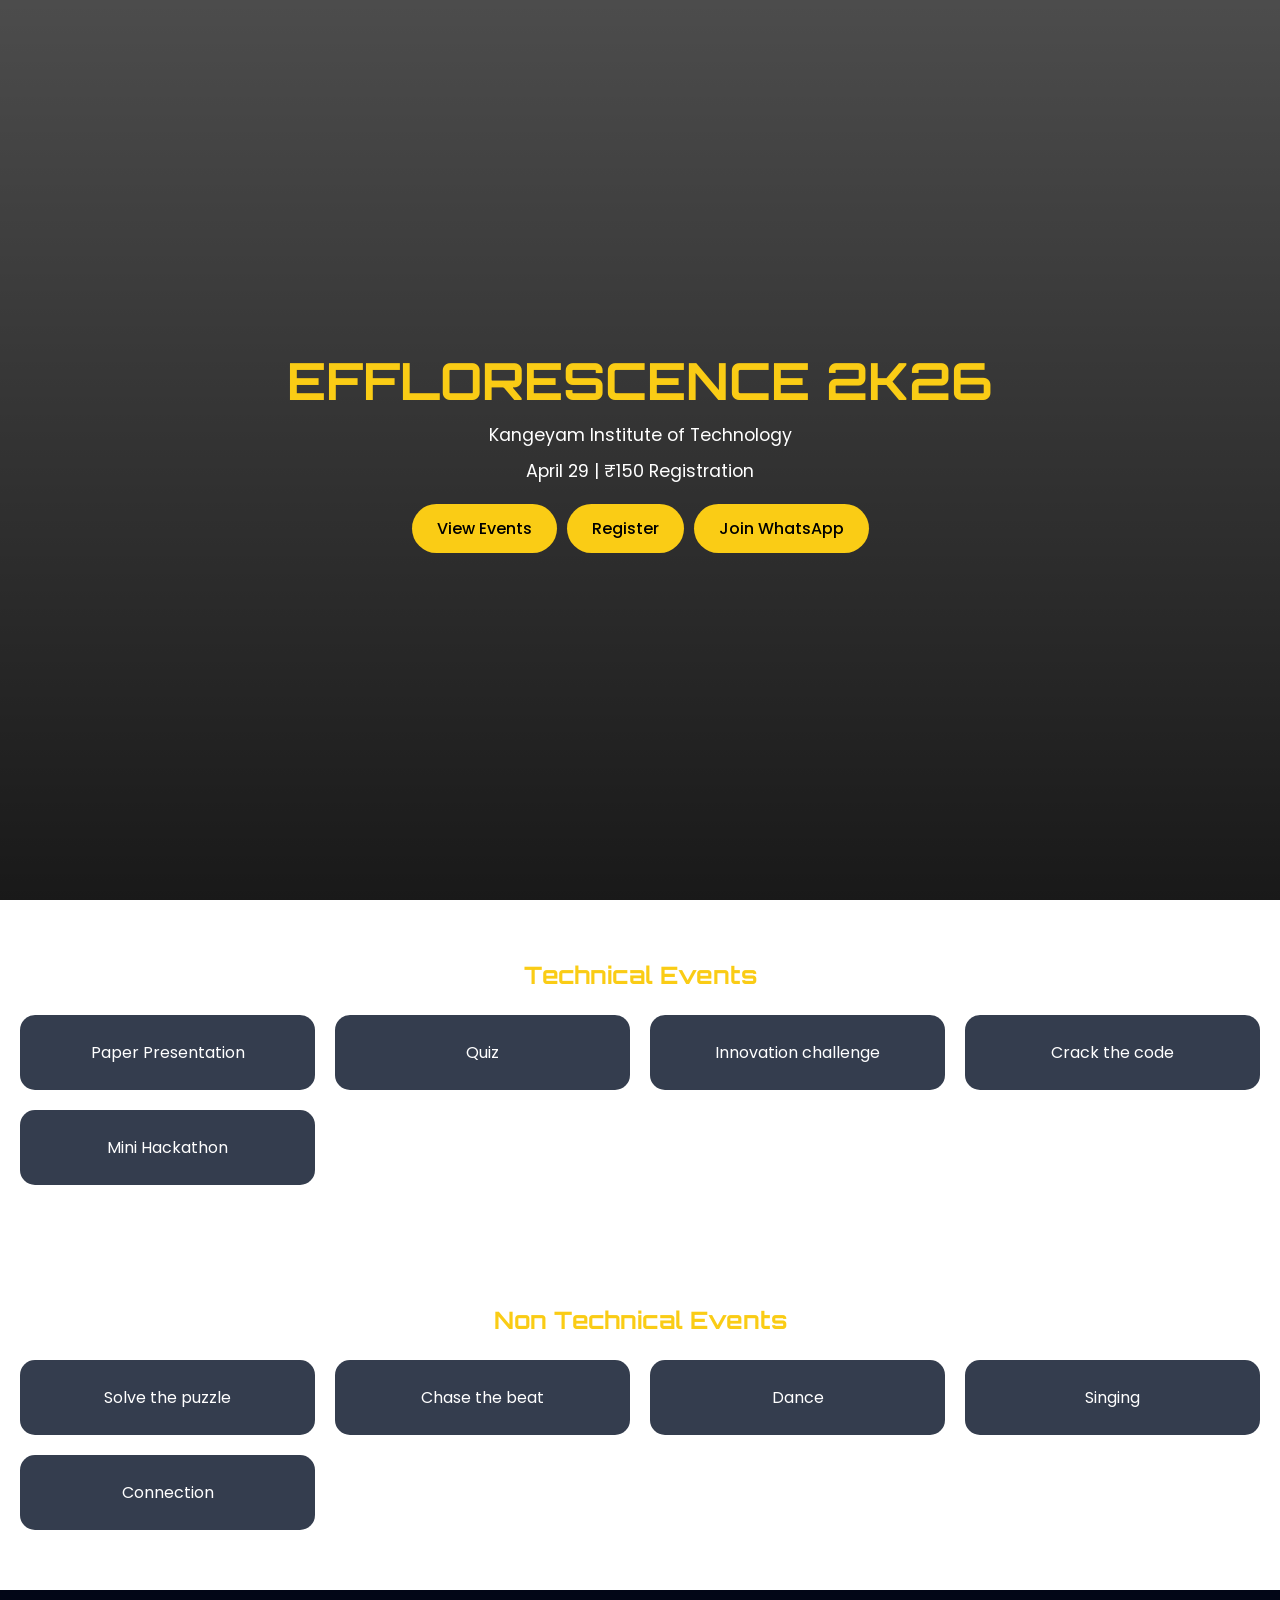
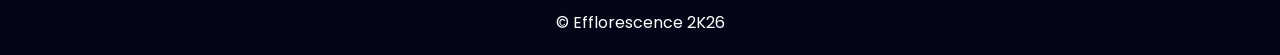
==== commit 7b3c2fc7: "Add files via upload" ====
--- a/index.html
+++ b/index.html
@@ -34,7 +34,7 @@
   <div class="grid">
     <a href="paper.html" class="card">Paper Presentation</a>
     <a href="quiz.html" class="card">Quiz</a>
-    <a href="hack.html" class="card">Innofation challenge</a>
+    <a href="hack.html" class="card">Innovation challenge</a>
     <a href="code.html" class="card">Crack the code</a>
     <a href="mini.html" class="card">Mini Hackathon</a>
   </div>
--- a/style.css
+++ b/style.css
@@ -1,176 +1,111 @@
-body {
-    margin: 0;
-    font-family: 'Segoe UI', sans-serif;
-    color: white;
-    text-align: center;
-
-    background: linear-gradient(rgba(0,0,0,0.7), rgba(0,0,0,0.7)),
-    url('https://images.unsplash.com/photo-1523580846011-d3a5bc25702b');
-
-    background-size: cover;
-    background-position: center;
+*{
+  margin:0;
+  padding:0;
+  box-sizing:border-box;
 }
 
+/* FONT SYSTEM */
+body{
+  font-family:'Poppins', sans-serif;
 
-
-/* Title */
-h1 {
-    font-size: 40px;
-    margin-bottom: 10px;
+  background:linear-gradient(rgba(0,0,0,0.7),rgba(0,0,0,0.9)),
+  url('https://images.unsplash.com/photo-1562774053-701939374585');
+  
+  background-size:cover;
+  background-attachment:fixed;
+  color:white;
 }
 
-/* Buttons */
-.btn {
-    display: inline-block;
-    padding: 12px 25px;
-    background: linear-gradient(45deg, gold, orange);
-    color: black;
-    margin: 10px;
-    text-decoration: none;
-    border-radius: 25px;
-    font-weight: bold;
-    transition: 0.3s;
+/* HERO */
+header{
+  height:100vh;
+  display:flex;
+  justify-content:center;
+  align-items:center;
+  text-align:center;
 }
 
-.btn:hover {
-    transform: scale(1.1);
-    background: linear-gradient(45deg, orange, gold);
+.hero h1{
+  font-family:'Orbitron', sans-serif;
+  font-size:3.2rem;
+  color:#facc15;
 }
 
-/* Section */
-section {
-    display: flex;
-    flex-wrap: wrap;
-    justify-content: center;
+.hero p{
+  margin:10px 0;
+  font-size:1.1rem;
 }
 
-.card {
-  background: rgba(255,255,255,0.05);
-  padding: 20px;
-  border-radius: 20px;
-  backdrop-filter: blur(10px);
-  transition: 0.3s;
-  border: 1px solid rgba(255,255,255,0.1);
+/* BUTTON GROUP */
+.btn-group{
+  margin-top:20px;
+  display:flex;
+  justify-content:center;
+  gap:10px;
+  flex-wrap:wrap;
 }
 
-.card:hover {
-  transform: translateY(-10px);
-  box-shadow: 0 0 20px #06b6d4;
-}
-/* Hover effect */
-.card:hover {
-    transform: scale(1.08);
-    background: rgba(255,255,255,0.2);
-}
-nav {
-    display: flex;
-    justify-content: space-between;
-    padding: 15px 30px;
-    background: rgba(0,0,0,0.5);
+.btn{
+  padding:12px 25px;
+  border-radius:30px;
+  background:#facc15;
+  color:black;
+  text-decoration:none;
+  transition:0.3s;
+  font-weight:500;
 }
 
-nav a {
-    color: white;
-    margin: 0 10px;
-    text-decoration: none;
+.btn:hover{
+  transform:scale(1.1);
+  box-shadow:0 0 20px #facc15;
 }
 
-nav a:hover {
-    color: gold;
+/* SECTION */
+section{
+  padding:60px 20px;
 }
 
-@keyframes fadeIn {
-    from {opacity: 0; transform: translateY(-20px);}
-    to {opacity: 1; transform: translateY(0);}
-}
-@media (max-width: 600px) {
-    .card {
-        width: 90%;
-    }
-
-   h1 {
-    font-size: 42px;
-    text-shadow: 0 0 10px gold;
-}
-footer {
-    margin-top: 30px;
-    padding: 15px;
-    background: rgba(0,0,0,0.5);
-}
-@media (max-width: 600px) {
-    nav {
-        flex-direction: column;
-    }
-}
-.card img {
-    width: 100%;
-    border-radius: 10px;
-}
-.card {
-    opacity: 0;
-    transform: translateY(20px);
-    animation: show 1s forwards;
+h2{
+  text-align:center;
+  color:#facc15;
+  margin-bottom:25px;
+  font-family:'Orbitron', sans-serif;
 }
 
-@keyframes show {
-    to {
-        opacity: 1;
-        transform: translateY(0);
-    }
-}
-.sticky-btn {
-    position: fixed;
-    bottom: 20px;
-    right: 20px;
-    background: gold;
-    color: black;
-    padding: 12px 20px;
-    border-radius: 30px;
-    text-decoration: none;
-    font-weight: bold;
-}
-html {
-    scroll-behavior: smooth;
-}
-    h1 {
-  font-size: 3.5rem;
-  letter-spacing: 2px;
-}
-    p {
-  color: #cbd5f5;
-  font-size: 1.2rem;
-}
-    .btn:hover {
-  transform: scale(1.1);
-  box-shadow: 0 0 20px #9333ea;
+/* GRID */
+.grid{
+  display:grid;
+  grid-template-columns:repeat(auto-fit,minmax(250px,1fr));
+  gap:20px;
 }
 
-/* Header */
-header {
-  height: 100vh;
-  display: flex;
-  justify-content: center;
-  align-items: center;
-  flex-direction: column;
-  text-align: center;
+/* CARD */
+.card{
+  background:rgba(30,41,59,0.9);
+  padding:25px;
+  border-radius:15px;
+  text-align:center;
+  text-decoration:none;
+  color:white;
 
-  background-image: url('https://images.unsplash.com/photo-1505373877841-8d25f7d46678');
-  background-size: cover;
-  background-position: center;
-  position: relative;
+  opacity:0;
+  transform:translateY(60px);
+  transition:all 0.6s ease;
 }
 
-header::before {
-  content: "";
-  position: absolute;
-  top: 0;
-  left: 0;
-  width: 100%;
-  height: 100%;
-  background: rgba(0,0,0,0.7);
+.card.show{
+  opacity:1;
+  transform:translateY(0);
 }
 
-header * {
-  position: relative;
-  z-index: 1;
+.card:hover{
+  transform:scale(1.08);
+  background:#334155;
 }
+
+/* FOOTER */
+footer{
+  text-align:center;
+  padding:20px;
+  background:#020617;
+}
